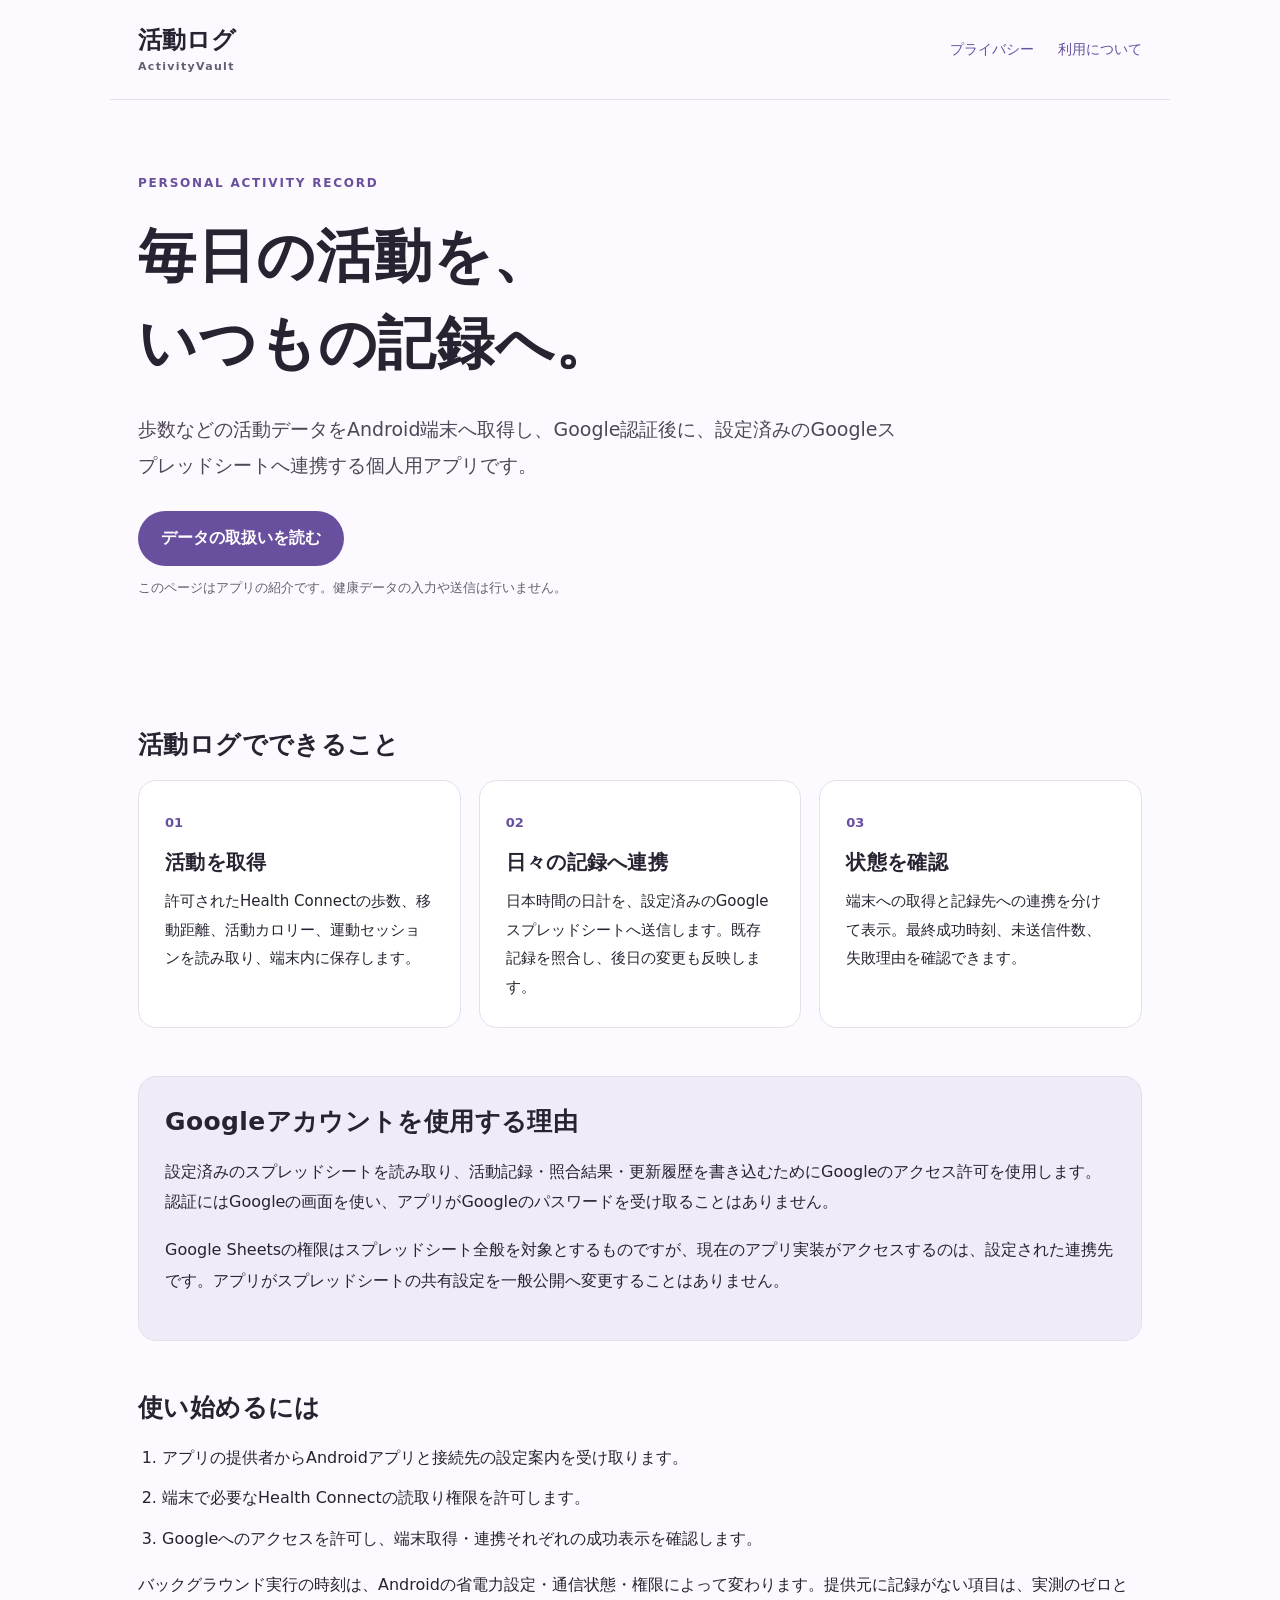
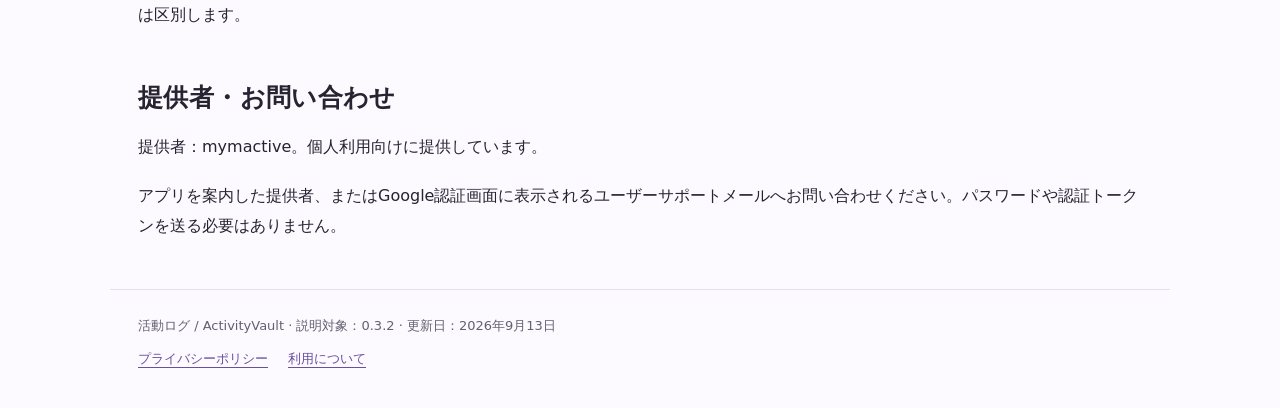
==== index.html @ 17813cd4 "Add ActivityVault introduction and privacy pages" ====
<!doctype html>
<html lang="ja">
<head>
  <meta charset="utf-8">
  <meta name="viewport" content="width=device-width, initial-scale=1">
  <meta name="description" content="活動ログは、Health Connectの活動記録を端末に保存し、Google認証後に設定済みのGoogleスプレッドシートへ連携する個人用Androidアプリです。">
  <meta name="referrer" content="no-referrer">
  <title>活動ログ / ActivityVault</title>
  <link rel="stylesheet" href="styles.css">
</head>
<body>
  <header class="site-header"><a class="brand" href="index.html">活動ログ<span>ActivityVault</span></a><nav aria-label="ページ"><a href="privacy.html">プライバシー</a><a href="terms.html">利用について</a></nav></header>
  <main>
    <section class="hero">
      <p class="eyebrow">PERSONAL ACTIVITY RECORD</p>
      <h1>毎日の活動を、<br>いつもの記録へ。</h1>
      <p class="lead">歩数などの活動データをAndroid端末へ取得し、Google認証後に、設定済みのGoogleスプレッドシートへ連携する個人用アプリです。</p>
      <a class="button" href="privacy.html">データの取扱いを読む</a>
      <p class="subtle">このページはアプリの紹介です。健康データの入力や送信は行いません。</p>
    </section>
    <section aria-labelledby="features">
      <h2 id="features">活動ログでできること</h2>
      <div class="cards">
        <article><span class="number">01</span><h3>活動を取得</h3><p>許可されたHealth Connectの歩数、移動距離、活動カロリー、運動セッションを読み取り、端末内に保存します。</p></article>
        <article><span class="number">02</span><h3>日々の記録へ連携</h3><p>日本時間の日計を、設定済みのGoogleスプレッドシートへ送信します。既存記録を照合し、後日の変更も反映します。</p></article>
        <article><span class="number">03</span><h3>状態を確認</h3><p>端末への取得と記録先への連携を分けて表示。最終成功時刻、未送信件数、失敗理由を確認できます。</p></article>
      </div>
    </section>
    <section class="panel" aria-labelledby="connection">
      <h2 id="connection">Googleアカウントを使用する理由</h2>
      <p>設定済みのスプレッドシートを読み取り、活動記録・照合結果・更新履歴を書き込むためにGoogleのアクセス許可を使用します。認証にはGoogleの画面を使い、アプリがGoogleのパスワードを受け取ることはありません。</p>
      <p>Google Sheetsの権限はスプレッドシート全般を対象とするものですが、現在のアプリ実装がアクセスするのは、設定された連携先です。アプリがスプレッドシートの共有設定を一般公開へ変更することはありません。</p>
    </section>
    <section aria-labelledby="getting-started"><h2 id="getting-started">使い始めるには</h2><ol><li>アプリの提供者からAndroidアプリと接続先の設定案内を受け取ります。</li><li>端末で必要なHealth Connectの読取り権限を許可します。</li><li>Googleへのアクセスを許可し、端末取得・連携それぞれの成功表示を確認します。</li></ol><p>バックグラウンド実行の時刻は、Androidの省電力設定・通信状態・権限によって変わります。提供元に記録がない項目は、実測のゼロとは区別します。</p></section>
    <section aria-labelledby="contact"><h2 id="contact">提供者・お問い合わせ</h2><p>提供者：mymactive。個人利用向けに提供しています。</p><p>アプリを案内した提供者、またはGoogle認証画面に表示されるユーザーサポートメールへお問い合わせください。パスワードや認証トークンを送る必要はありません。</p></section>
  </main>
  <footer><p>活動ログ / ActivityVault · 説明対象：0.3.2 · 更新日：2026年9月13日</p><p><a href="privacy.html">プライバシーポリシー</a><a href="terms.html">利用について</a></p></footer>
</body>
</html>
---- styles.css ----
:root{color-scheme:light;--ink:#282231;--muted:#675e71;--purple:#69509f;--line:#e4dfeb;--paper:#fcfaff;--white:#fff}*{box-sizing:border-box}body{margin:0;background:var(--paper);color:var(--ink);font:16px/1.9 system-ui,-apple-system,"Noto Sans JP",sans-serif;overflow-wrap:anywhere}a{color:var(--purple);text-underline-offset:4px}a:focus-visible{outline:3px solid #a18bcc;outline-offset:4px}a:hover{text-decoration-thickness:2px}.site-header,main,footer{max-width:1060px;margin:auto;padding-left:28px;padding-right:28px}.site-header{display:flex;align-items:center;justify-content:space-between;gap:24px;padding-top:24px;padding-bottom:24px;border-bottom:1px solid var(--line)}.brand{font-size:24px;font-weight:750;text-decoration:none;color:var(--ink);line-height:1.35;white-space:nowrap}.brand span{display:block;color:var(--muted);font-size:11px;letter-spacing:.12em;margin-top:4px}nav{display:flex;gap:24px;font-size:14px}nav a{text-decoration:none}nav a[aria-current=page]{font-weight:700;text-decoration:underline}.hero{padding-top:72px;padding-bottom:60px}.eyebrow{color:var(--purple);font-size:12px;letter-spacing:.15em;font-weight:750}h1,h2,h3{line-height:1.5;letter-spacing:.015em}h1{font-size:clamp(32px,5vw,58px);margin:16px 0 24px}h2{font-size:25px;margin:0 0 16px}h3{font-size:20px;margin:10px 0}.lead{font-size:19px;max-width:760px;color:#504657}.subtle{font-size:13px;color:var(--muted)}.button{display:inline-block;padding:12px 23px;border-radius:999px;background:var(--purple);color:#fff;font-weight:650;text-decoration:none;margin:10px 0}section{margin-bottom:48px}p{margin:0 0 18px}.cards{display:grid;grid-template-columns:repeat(3,1fr);gap:18px}.cards article,.panel{padding:26px;background:var(--white);border:1px solid var(--line);border-radius:18px}.cards p{font-size:15px;margin-bottom:0}.number{color:var(--purple);font-size:13px;font-weight:750}.panel{background:#f0ebf7}.document{max-width:850px;padding-top:52px;padding-bottom:20px}.document h1{font-size:clamp(30px,4vw,42px)}.document section{margin-top:40px;padding-top:30px;border-top:1px solid var(--line)}li{margin-bottom:10px}ul,ol{padding-left:1.5em}footer{border-top:1px solid var(--line);padding-top:24px;padding-bottom:28px;color:var(--muted);font-size:13px}footer p{margin-bottom:8px}footer a{margin-right:20px}@media(max-width:640px){.site-header,main,footer{padding-left:22px;padding-right:22px}.site-header{align-items:flex-start;gap:14px}nav{gap:12px;flex-wrap:wrap;justify-content:flex-end;font-size:12px;max-width:175px}.hero{padding-top:42px;padding-bottom:22px}.lead{font-size:17px}.cards{grid-template-columns:1fr}.cards article,.panel{padding:22px}h2{font-size:22px}.document{padding-top:32px}section{margin-bottom:36px}}
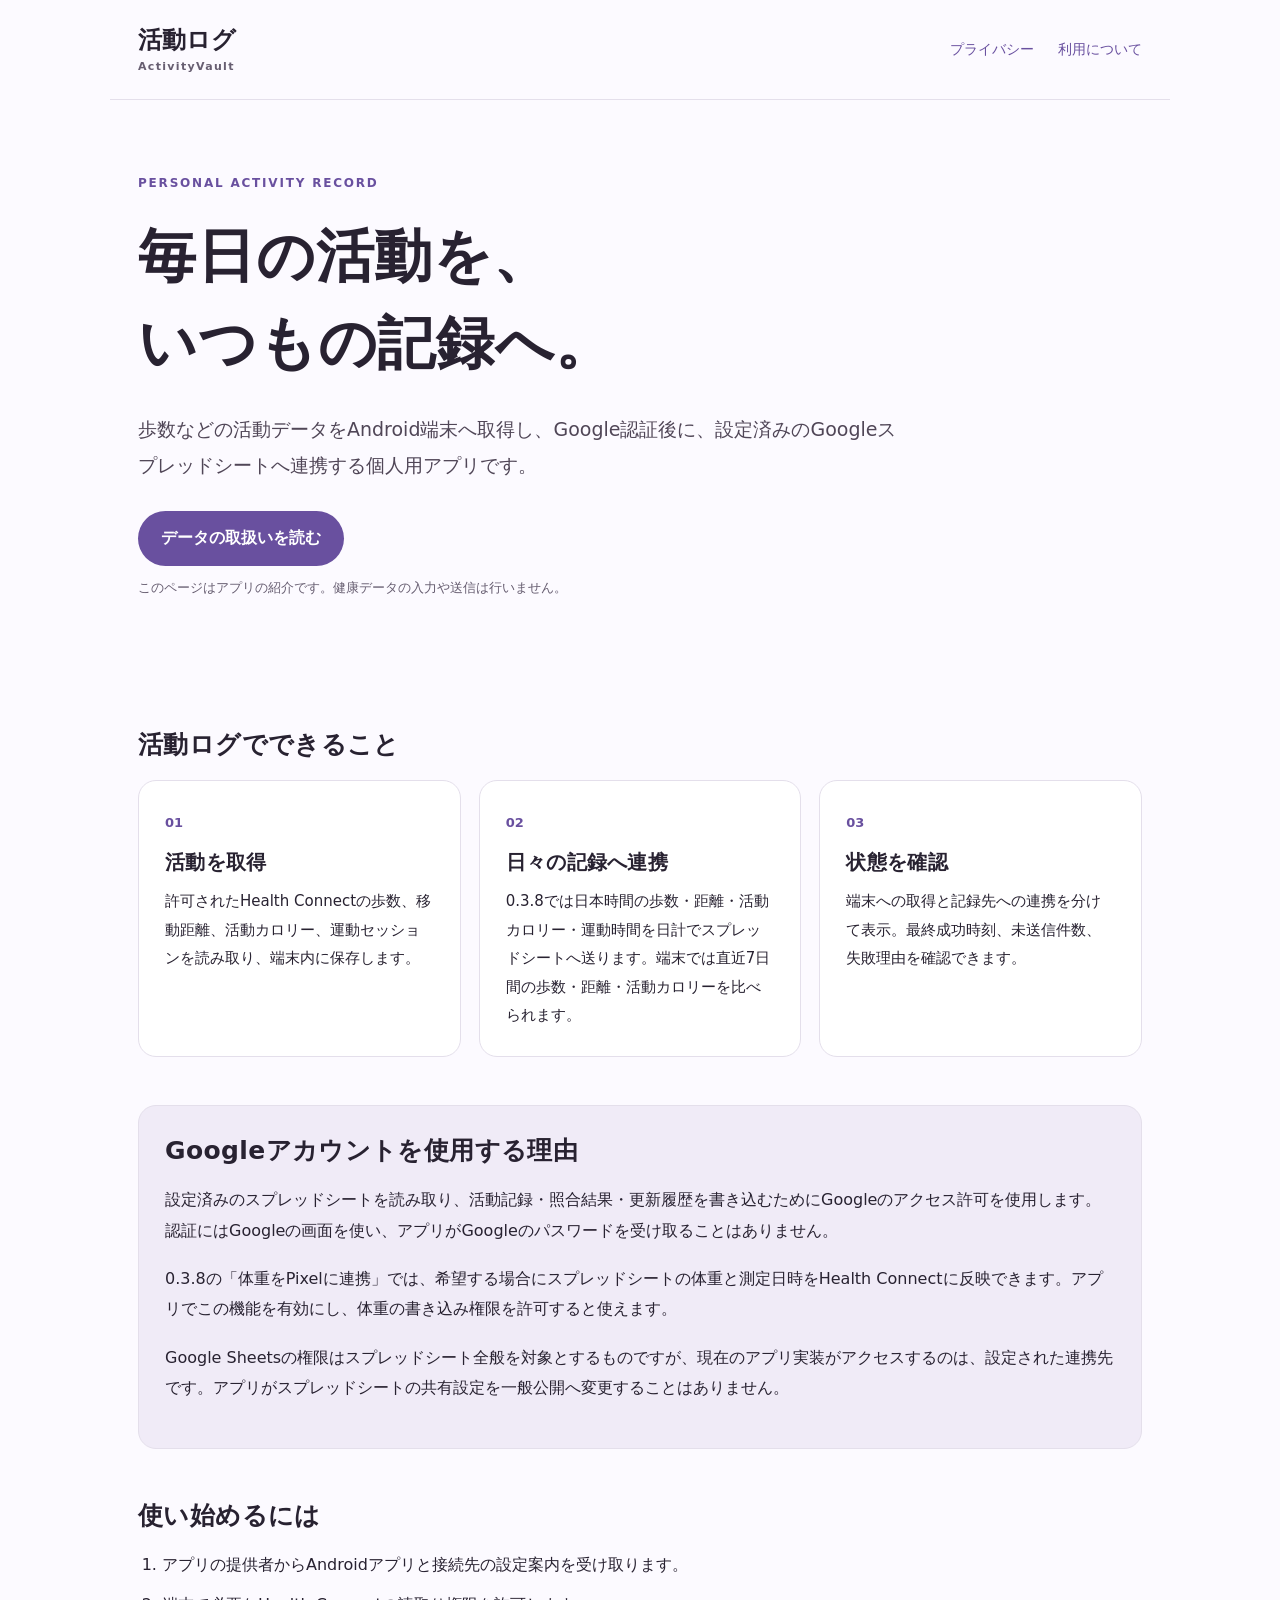
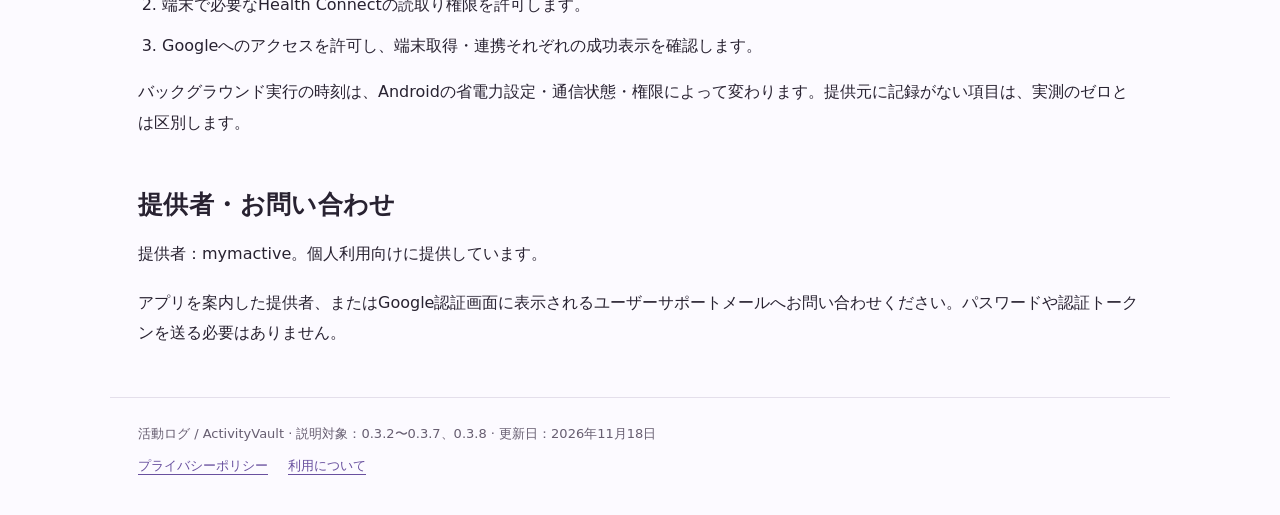
==== commit c7eb682a: "0.3.8の日計と任意の体重連携を説明する" ====
--- a/index.html
+++ b/index.html
@@ -22,18 +22,19 @@
       <h2 id="features">活動ログでできること</h2>
       <div class="cards">
         <article><span class="number">01</span><h3>活動を取得</h3><p>許可されたHealth Connectの歩数、移動距離、活動カロリー、運動セッションを読み取り、端末内に保存します。</p></article>
-        <article><span class="number">02</span><h3>日々の記録へ連携</h3><p>日本時間の日計を、設定済みのGoogleスプレッドシートへ送信します。既存記録を照合し、後日の変更も反映します。</p></article>
+        <article><span class="number">02</span><h3>日々の記録へ連携</h3><p>0.3.8では日本時間の歩数・距離・活動カロリー・運動時間を日計でスプレッドシートへ送ります。端末では直近7日間の歩数・距離・活動カロリーを比べられます。</p></article>
         <article><span class="number">03</span><h3>状態を確認</h3><p>端末への取得と記録先への連携を分けて表示。最終成功時刻、未送信件数、失敗理由を確認できます。</p></article>
       </div>
     </section>
     <section class="panel" aria-labelledby="connection">
       <h2 id="connection">Googleアカウントを使用する理由</h2>
       <p>設定済みのスプレッドシートを読み取り、活動記録・照合結果・更新履歴を書き込むためにGoogleのアクセス許可を使用します。認証にはGoogleの画面を使い、アプリがGoogleのパスワードを受け取ることはありません。</p>
+      <p>0.3.8の「体重をPixelに連携」では、希望する場合にスプレッドシートの体重と測定日時をHealth Connectに反映できます。アプリでこの機能を有効にし、体重の書き込み権限を許可すると使えます。</p>
       <p>Google Sheetsの権限はスプレッドシート全般を対象とするものですが、現在のアプリ実装がアクセスするのは、設定された連携先です。アプリがスプレッドシートの共有設定を一般公開へ変更することはありません。</p>
     </section>
     <section aria-labelledby="getting-started"><h2 id="getting-started">使い始めるには</h2><ol><li>アプリの提供者からAndroidアプリと接続先の設定案内を受け取ります。</li><li>端末で必要なHealth Connectの読取り権限を許可します。</li><li>Googleへのアクセスを許可し、端末取得・連携それぞれの成功表示を確認します。</li></ol><p>バックグラウンド実行の時刻は、Androidの省電力設定・通信状態・権限によって変わります。提供元に記録がない項目は、実測のゼロとは区別します。</p></section>
     <section aria-labelledby="contact"><h2 id="contact">提供者・お問い合わせ</h2><p>提供者：mymactive。個人利用向けに提供しています。</p><p>アプリを案内した提供者、またはGoogle認証画面に表示されるユーザーサポートメールへお問い合わせください。パスワードや認証トークンを送る必要はありません。</p></section>
   </main>
-  <footer><p>活動ログ / ActivityVault · 説明対象：0.3.2 · 更新日：2026年9月13日</p><p><a href="privacy.html">プライバシーポリシー</a><a href="terms.html">利用について</a></p></footer>
+  <footer><p>活動ログ / ActivityVault · 説明対象：0.3.2〜0.3.7、0.3.8 · 更新日：2026年11月18日</p><p><a href="privacy.html">プライバシーポリシー</a><a href="terms.html">利用について</a></p></footer>
 </body>
 </html>
